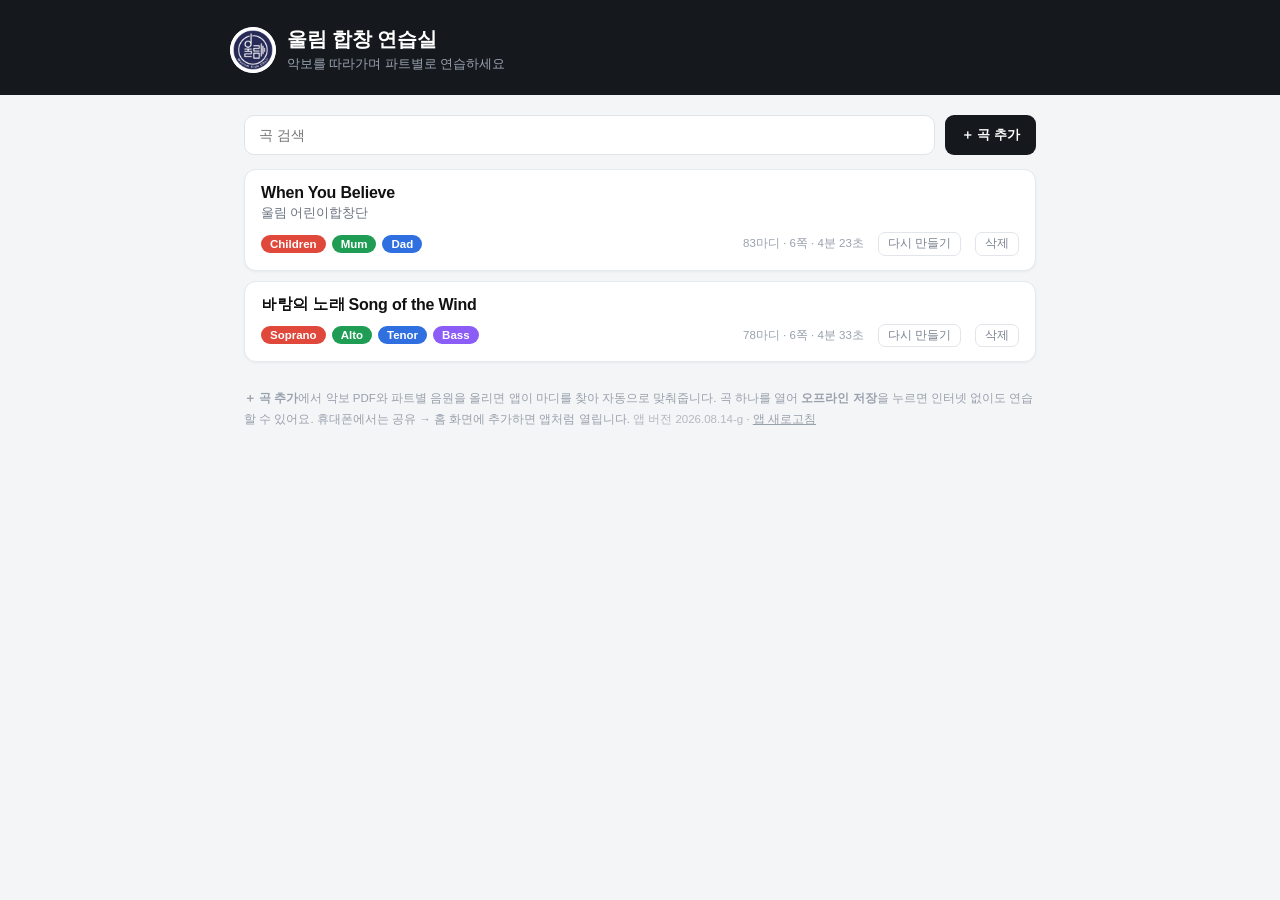
==== index.html @ f81e35b1 "Add files via upload" ====
<!DOCTYPE html>
<html lang="ko">
<head>
<meta charset="utf-8">
<meta name="viewport" content="width=device-width, initial-scale=1, viewport-fit=cover">
<title>울림 합창 연습실</title>
<meta name="description" content="악보를 따라가며 파트별로 연습하는 합창 연습 앱">
<meta name="theme-color" content="#15181d">
<link rel="manifest" href="manifest.webmanifest">
<link rel="apple-touch-icon" href="icon-192.png">
<link rel="icon" href="icon-192.png">
<link rel="stylesheet" href="app.css">
</head>
<body>
<div class="top"><div class="inner"><div class="brand">
  <img src="logo-badge.png" width="46" height="46" alt="울림 어린이합창단">
  <div><h1>울림 합창 연습실</h1><p>악보를 따라가며 파트별로 연습하세요</p></div>
</div></div></div>

<div class="wrap">
  <div class="toolbar">
    <input class="search" id="q" type="search" placeholder="곡 검색" autocomplete="off">
    <a class="add" href="add.html">＋ 곡 추가</a>
  </div>
  <div class="list" id="list"></div>
  <div class="note" id="note"></div>
</div>

<script>
const COLORS=["#e0483c","#1f9d55","#2f6fe0","#8b5cf6","#e08a1e","#0d9488","#d6336c","#4b5563"];
const fmt=s=>Math.floor(s/60)+'분 '+String(Math.round(s%60)).padStart(2,'0')+'초';
let songs=[], cached=new Set();

async function cachedIds(){
  if(!('caches' in window)) return new Set();
  try{
    const keys=await caches.keys(); const out=new Set();
    for(const k of keys){
      if(!k.startsWith('songs-')) continue;
      const c=await caches.open(k);
      for(const r of await c.keys()){
        const m=r.url.match(/songs\/([^/]+)\//); if(m) out.add(m[1]);
      }
    }
    return out;
  }catch(e){ return new Set(); }
}

function render(){
  const q=document.getElementById('q').value.trim().toLowerCase();
  const list=document.getElementById('list');
  const rows=songs.filter(s=>!q||(s.title+' '+(s.subtitle||'')+' '+(s.parts||[]).join(' ')).toLowerCase().includes(q));
  list.innerHTML='';
  if(!rows.length){
    list.innerHTML='<div class="empty">'+(songs.length
      ? '검색 결과가 없습니다.'
      : '아직 등록된 곡이 없습니다.<br><b>＋ 곡 추가</b> 를 눌러 악보 PDF와 파트별 음원을 올려보세요.')+'</div>';
    return;
  }
  rows.forEach(s=>{
    const a=document.createElement('a');
    a.className='card'; a.href='player.html?song='+encodeURIComponent(s.id);
    const chips=(s.parts||[]).map((p,i)=>`<span class="chip" style="background:${COLORS[i%COLORS.length]}">${p}</span>`).join('')
      +(s.accomp?`<span class="chip" style="background:#6b7280">🎹 ${s.accomp}</span>`:'');
    a.innerHTML=`<h2>${s.title}</h2>`+(s.subtitle?`<p class="sub">${s.subtitle}</p>`:'')+
      `<div class="chips">${chips}
        ${s.local?'<span class="saved">● 이 기기에 추가함</span>':(cached.has(s.id)?'<span class="saved">● 오프라인 저장됨</span>':'')}
        <span class="meta">${s.measures?s.measures+'마디 · ':''}${s.pages?s.pages+'쪽 · ':''}${s.duration?fmt(s.duration):''}</span>
        <button class="del" data-fix="${s.id}" title="악보 인식을 다시 해서 이 곡을 덮어씁니다">다시 만들기</button>
        <button class="del danger" data-del="${s.id}" title="${s.local?'이 기기에서 삭제':'모두에게서 삭제 (GitHub)'}">삭제</button>
      </div>`;
    list.appendChild(a);
  });
}

(async ()=>{
  try{
    const r=await fetch('songs/index.json',{cache:'no-cache'});
    songs=(await r.json()).songs||[];
  }catch(e){ songs=[]; }
  try{
    const local=JSON.parse(localStorage.getItem('localSongs')||'[]');
    const ids=new Set(songs.map(s=>s.id));
    songs=songs.concat(local.filter(s=>!ids.has(s.id)));
    songs.sort((a,b)=>a.title.localeCompare(b.title));
  }catch(e){}
  cached=await cachedIds();
  render();
  document.getElementById('note').innerHTML =
    '<b>＋ 곡 추가</b>에서 악보 PDF와 파트별 음원을 올리면 앱이 마디를 찾아 자동으로 맞춰줍니다. ' +
    '곡 하나를 열어 <b>오프라인 저장</b>을 누르면 인터넷 없이도 연습할 수 있어요. ' +
    '휴대폰에서는 공유 → 홈 화면에 추가하면 앱처럼 열립니다.' +
    ' <span style="opacity:.7">앱 버전 2026.08.14-g</span> · <a href="#" id="hard" style="text-decoration:underline">앱 새로고침</a>';
  document.getElementById('hard').onclick = async e => {
    e.preventDefault();
    try {
      const rs = await navigator.serviceWorker.getRegistrations();
      await Promise.all(rs.map(r => r.unregister()));
      const keys = await caches.keys();
      await Promise.all(keys.filter(k => k.startsWith('shell-')).map(k => caches.delete(k)));
    } catch (err) {}
    location.reload(true);
  };
})();
document.getElementById('q').addEventListener('input',render);
/* ── 곡 삭제 / 다시 만들기 ─────────────────────────── */
const ghCfg = () => { try{ return JSON.parse(localStorage.getItem('gh')||'{}'); }catch(e){ return {}; } };
async function ghApi(path, opt={}){
  const c=ghCfg();
  const r=await fetch('https://api.github.com/repos/'+c.repo+path, {...opt,
    headers:{Authorization:'Bearer '+c.token, Accept:'application/vnd.github+json', ...(opt.headers||{})}});
  if(r.status===404) return null;
  if(!r.ok) throw new Error('GitHub '+r.status+' — '+(await r.text()).slice(0,140));
  return r.json();
}
async function removeLocal(id){
  try{ await caches.delete('songs-'+id); }catch(e){}
  localStorage.setItem('localSongs', JSON.stringify(
    JSON.parse(localStorage.getItem('localSongs')||'[]').filter(s=>s.id!==id)));
}
async function removePublished(id, say){
  const c=ghCfg();
  if(!c.repo||!c.token){
    alert('공개된 곡을 지우려면 GitHub 연결이 필요합니다.\n＋ 곡 추가 → GitHub 연결 설정에서 저장소와 토큰을 먼저 입력해주세요.');
    location.href='add.html'; return false;
  }
  const branch=c.branch||'main';
  const files=await ghApi('/contents/songs/'+id+'?ref='+branch);
  if(Array.isArray(files)){
    let i=0;
    for(const f of files){
      say(`삭제 중… (${++i}/${files.length}) ${f.name}`);
      await ghApi('/contents/'+f.path, {method:'DELETE',
        body:JSON.stringify({message:'remove '+f.path, sha:f.sha, branch})});
    }
  }
  say('곡 목록 갱신 중…');
  const cur=await ghApi('/contents/songs/index.json?ref='+branch);
  if(cur&&cur.content){
    let idx={songs:[]};
    try{ idx=JSON.parse(new TextDecoder().decode(Uint8Array.from(atob(cur.content.replace(/\n/g,'')),ch=>ch.charCodeAt(0)))); }catch(e){}
    idx.songs=(idx.songs||[]).filter(s=>s.id!==id);
    const body=btoa(String.fromCharCode(...new TextEncoder().encode(JSON.stringify(idx,null,2))));
    await ghApi('/contents/songs/index.json', {method:'PUT',
      body:JSON.stringify({message:'remove '+id+' from list', content:body, sha:cur.sha, branch})});
  }
  await removeLocal(id);
  return true;
}
document.getElementById('list').addEventListener('click', async e=>{
  const fix=e.target.closest('[data-fix]'), del=e.target.closest('[data-del]');
  if(!fix&&!del) return;
  e.preventDefault(); e.stopPropagation();

  if(fix){
    sessionStorage.setItem('redoSong', fix.dataset.fix);
    location.href='add.html?redo='+encodeURIComponent(fix.dataset.fix);
    return;
  }

  const id=del.dataset.del, s=songs.find(x=>x.id===id)||{};
  const say=t=>{ del.textContent=t; };
  if(s.local){
    if(!confirm(`"${s.title}" 을(를) 이 기기에서 삭제할까요?`)) return;
    await removeLocal(id);
  }else{
    if(!confirm(`"${s.title}" 을(를) GitHub에서 완전히 삭제할까요?\n모든 사람의 목록에서 사라집니다. (1~2분 뒤 반영)`)) return;
    del.disabled=true;
    try{ if(!await removePublished(id, say)) return; }
    catch(err){ alert('삭제 실패: '+err.message); del.disabled=false; del.textContent='삭제'; return; }
  }
  songs=songs.filter(x=>x.id!==id);
  cached.delete(id);
  render();
});
if('serviceWorker' in navigator) navigator.serviceWorker.register('sw.js').catch(()=>{});
</script>
</body>
</html>
---- app.css ----
:root{
  --bg:#f4f5f7; --panel:#15181d; --line:#2a2f39; --ink:#111; --muted:#6b7280;
}
*{box-sizing:border-box}
html,body{overscroll-behavior-y:none}
body{margin:0;background:var(--bg);color:var(--ink);
  font-family:-apple-system,BlinkMacSystemFont,"Apple SD Gothic Neo","Noto Sans KR",Segoe UI,sans-serif;
  -webkit-text-size-adjust:100%}
a{color:inherit;text-decoration:none}
button{font-family:inherit}

/* ── 랜딩 ───────────────────────────────────── */
.top{background:var(--panel);color:#fff;padding:26px 18px 22px}
.top .inner{max-width:820px;margin:0 auto}
.brand{display:flex;align-items:center;gap:11px}
.brand svg{flex:0 0 auto}
.brand h1{font-size:20px;margin:0;font-weight:700;letter-spacing:-.2px}
.brand p{margin:3px 0 0;font-size:12.5px;color:#9aa3b0}
.wrap{max-width:820px;margin:20px auto 60px;padding:0 14px}
.search{width:100%;padding:11px 14px;border:1px solid #e0e3e8;border-radius:10px;font-size:14px;background:#fff;outline:none}
.search:focus{border-color:#98a3b3}
.list{margin:14px 0 0;display:grid;gap:10px}
.card{display:block;background:#fff;border:1px solid #e6e9ed;border-radius:12px;padding:14px 16px;
  box-shadow:0 1px 3px rgba(0,0,0,.05);transition:.13s;cursor:pointer}
.card:hover{border-color:#c8cfd8;box-shadow:0 3px 12px rgba(0,0,0,.09);transform:translateY(-1px)}
.card h2{margin:0;font-size:16px;font-weight:650;letter-spacing:-.2px}
.card .sub{margin:3px 0 0;font-size:12.5px;color:var(--muted)}
.chips{display:flex;gap:6px;flex-wrap:wrap;margin-top:10px;align-items:center}
.chip{font-size:11.5px;font-weight:650;color:#fff;padding:3px 9px;border-radius:999px}
.meta{font-size:11.5px;color:#98a0ac;margin-left:auto;white-space:nowrap}
.saved{font-size:11.5px;color:#1f9d55;font-weight:650}
.empty{background:#fff;border:1px dashed #d5dae1;border-radius:12px;padding:26px 18px;color:var(--muted);font-size:13.5px;line-height:1.8}
.note{margin-top:26px;font-size:11.5px;color:#98a0ac;line-height:1.8}

/* ── 플레이어 ───────────────────────────────── */
header{position:fixed;top:0;left:0;right:0;z-index:50;background:var(--panel);color:#fff;
  padding:9px 12px;box-shadow:0 2px 14px rgba(0,0,0,.25)}
.row{display:flex;align-items:center;gap:8px;flex-wrap:wrap}
.row + .row{margin-top:8px}
.back{color:#9aa3b0;font-size:18px;padding:0 4px 0 0;line-height:1}
.logo{display:flex;align-items:center;flex:0 0 auto}
.logo img{display:block;border-radius:50%}
.brand img{display:block;border-radius:50%;background:#fff}
.title{font-size:15px;margin:0 6px 0 0;font-weight:600;white-space:nowrap;overflow:hidden;text-overflow:ellipsis;max-width:34vw}
.parts{display:flex;gap:6px;flex-wrap:wrap}
.part{border:1px solid var(--line);background:#1d222a;color:#c8cdd6;padding:7px 14px;border-radius:999px;
  cursor:pointer;font-size:13px;font-weight:600;transition:.15s;-webkit-tap-highlight-color:transparent}
.part:hover{background:#252b35}
.part.on{color:#fff;border-color:transparent}
button.btn{border:1px solid var(--line);background:#1d222a;color:#dfe3ea;padding:6px 10px;border-radius:8px;cursor:pointer;font-size:12.5px}
button.btn:hover{background:#252b35}
button.btn.act{background:#3b4658;color:#fff;border-color:#4a5769}
#play{width:42px;height:42px;border-radius:50%;background:#fff;color:#15181d;font-size:15px;border:none;
  display:flex;align-items:center;justify-content:center;cursor:pointer;flex:0 0 auto}
#bar{flex:1;min-width:140px;height:6px;-webkit-appearance:none;appearance:none;background:#39404c;border-radius:3px;outline:none}
#bar::-webkit-slider-thumb{-webkit-appearance:none;width:15px;height:15px;border-radius:50%;background:#fff;cursor:pointer}
#bar::-moz-range-thumb{width:15px;height:15px;border:0;border-radius:50%;background:#fff}
.mono{font-variant-numeric:tabular-nums;font-size:12px;color:#9aa3b0;white-space:nowrap}
.tag{font-size:12px;color:#ffc94d}
main{max-width:940px;margin:16px auto 70px;padding:0 10px;transition:max-width .15s}
.page{position:relative;margin:0 0 16px;background:#fff;box-shadow:0 1px 8px rgba(0,0,0,.12);border-radius:4px;overflow:hidden}
.page img{display:block;width:100%}
.ov{position:absolute;inset:0}
.hit{position:absolute;cursor:pointer;-webkit-tap-highlight-color:transparent}
.hit:hover{background:rgba(0,0,0,.05)}
.hl{position:absolute;border-radius:4px;pointer-events:none;mix-blend-mode:multiply}
.sys{position:absolute;pointer-events:none;border:1.5px solid rgba(0,0,0,.28);border-radius:5px;background:rgba(0,0,0,.03)}
.ph{position:absolute;width:2px;background:rgba(0,0,0,.55);pointer-events:none}
.loopmark{position:absolute;background:rgba(255,190,0,.28);pointer-events:none;border-radius:3px}
.hint{max-width:940px;margin:14px auto 0;padding:10px 14px;font-size:12.5px;color:#5c6472;background:#fff;
  border:1px solid #e3e6ea;border-radius:8px;line-height:1.8}
kbd{background:#eef0f3;border:1px solid #d7dbe0;border-bottom-width:2px;border-radius:4px;padding:1px 5px;font-size:11px;font-family:inherit}
footer{max-width:940px;margin:0 auto 40px;padding:0 14px;font-size:11.5px;color:#98a0ac;line-height:1.7}
@media (max-width:640px){
  .hint{display:none} .title{display:none}
  header{padding:7px 8px} .row{gap:6px} .row + .row{margin-top:6px}
  .part{padding:6px 11px;font-size:12.5px} button.btn{padding:5px 8px;font-size:11.5px}
  [data-sp="0.6"],[data-sp="0.9"]{display:none} #play{width:38px;height:38px}
  .mono{font-size:11px}
}

/* ── 곡 추가 페이지 ─────────────────────────── */
.btn.ghost{background:transparent;border:1px solid #3a414d;color:#dfe3ea;padding:7px 12px;border-radius:8px;text-decoration:none;font-size:12.5px}
.box{background:#fff;border:1px solid #e6e9ed;border-radius:12px;padding:16px 18px;margin:0 0 14px;box-shadow:0 1px 3px rgba(0,0,0,.05)}
.box h3{margin:0 0 12px;font-size:14.5px;display:flex;align-items:center;gap:8px}
.num{display:inline-flex;width:21px;height:21px;border-radius:50%;background:#15181d;color:#fff;font-size:12px;align-items:center;justify-content:center}
.drop{border:2px dashed #cfd6df;border-radius:10px;padding:26px 16px;text-align:center;cursor:pointer;transition:.13s;background:#fbfcfd}
.drop:hover,.drop.over{border-color:#8b96a5;background:#f4f7fb}
.drop p{margin:0 0 6px;font-size:13.5px}
.dim{color:#8b94a1;font-size:12px}
code{background:#eef1f4;padding:1px 5px;border-radius:4px;font-size:11.5px}
.files{margin-top:10px;display:grid;gap:5px}
.files .f{display:flex;gap:10px;font-size:12.5px;background:#f6f8fa;border-radius:7px;padding:6px 10px}
.files .f b{min-width:104px;color:#3b4453}
.files .f span{color:#6b7280;overflow:hidden;text-overflow:ellipsis;white-space:nowrap}
.grid{display:grid;grid-template-columns:repeat(auto-fit,minmax(200px,1fr));gap:10px}
.grid label{font-size:12px;color:#5c6472;display:flex;flex-direction:column;gap:5px}
.grid input{padding:8px 10px;border:1px solid #dfe3e8;border-radius:8px;font-size:13.5px;outline:none;font-family:inherit}
.grid input:focus{border-color:#98a3b3}
.row2{display:flex;align-items:center;gap:10px;flex-wrap:wrap;margin-bottom:10px}
.go{background:#15181d;color:#fff;border:none;padding:10px 18px;border-radius:9px;font-size:13.5px;font-weight:600;cursor:pointer}
.go:disabled{opacity:.5}
.box .btn{background:#f2f4f7;border:1px solid #dfe3e8;color:#2b313a}
.box .btn:hover{background:#e9edf2}
.btn.wide{width:100%;padding:8px}
.stats{display:grid;gap:6px;margin:4px 0 14px}
.stats div{font-size:13px;display:flex;gap:10px}
.stats span{min-width:52px;color:#8b94a1;font-size:12px}
.stats .ok{color:#1f9d55}.stats .warn{color:#d97706}
.preview{display:grid;gap:12px;margin:12px 0}
.pv{position:relative;border:1px solid #e6e9ed;border-radius:6px;overflow:hidden;background:#fff}
.pv img{display:block;width:100%}
.pv i{position:absolute;display:block}
.pv span{position:absolute;font-size:9px;color:#c0392b;transform:translateY(-100%)}
.pv.cue::after{content:'';position:absolute;left:var(--x);width:var(--w);top:var(--y);height:var(--h);
  border:2px solid #111;border-radius:5px;background:rgba(0,0,0,.05)}
details summary{cursor:pointer;font-size:12.5px;color:#5c6472;margin:10px 0}
.wrap .add{display:inline-flex;align-items:center;gap:6px;background:#15181d;color:#fff;padding:11px 16px;border-radius:9px;
  font-size:13px;font-weight:600;margin-left:auto;white-space:nowrap;flex:0 0 auto}
.toolbar{display:flex;align-items:center;gap:10px;margin-bottom:2px}
.toolbar .search{flex:1 1 auto;min-width:0}

.del{border:1px solid #e2e6eb;background:#fff;color:#7b8390;font-size:11.5px;line-height:1;cursor:pointer;
  padding:5px 9px;border-radius:7px;margin-left:8px}
.del:hover{background:#f2f4f7;color:#2b313a;border-color:#cfd6df}
.del.danger:hover{background:#fdeceb;color:#c0392b;border-color:#f2c3bf}
.del:disabled{opacity:.6}
.chips .meta{margin-left:auto}

.vol{width:76px;height:5px;-webkit-appearance:none;appearance:none;background:#39404c;border-radius:3px;outline:none;flex:0 0 auto}
.vol::-webkit-slider-thumb{-webkit-appearance:none;width:13px;height:13px;border-radius:50%;background:#fff;cursor:pointer}
.vol::-moz-range-thumb{width:13px;height:13px;border:0;border-radius:50%;background:#fff}
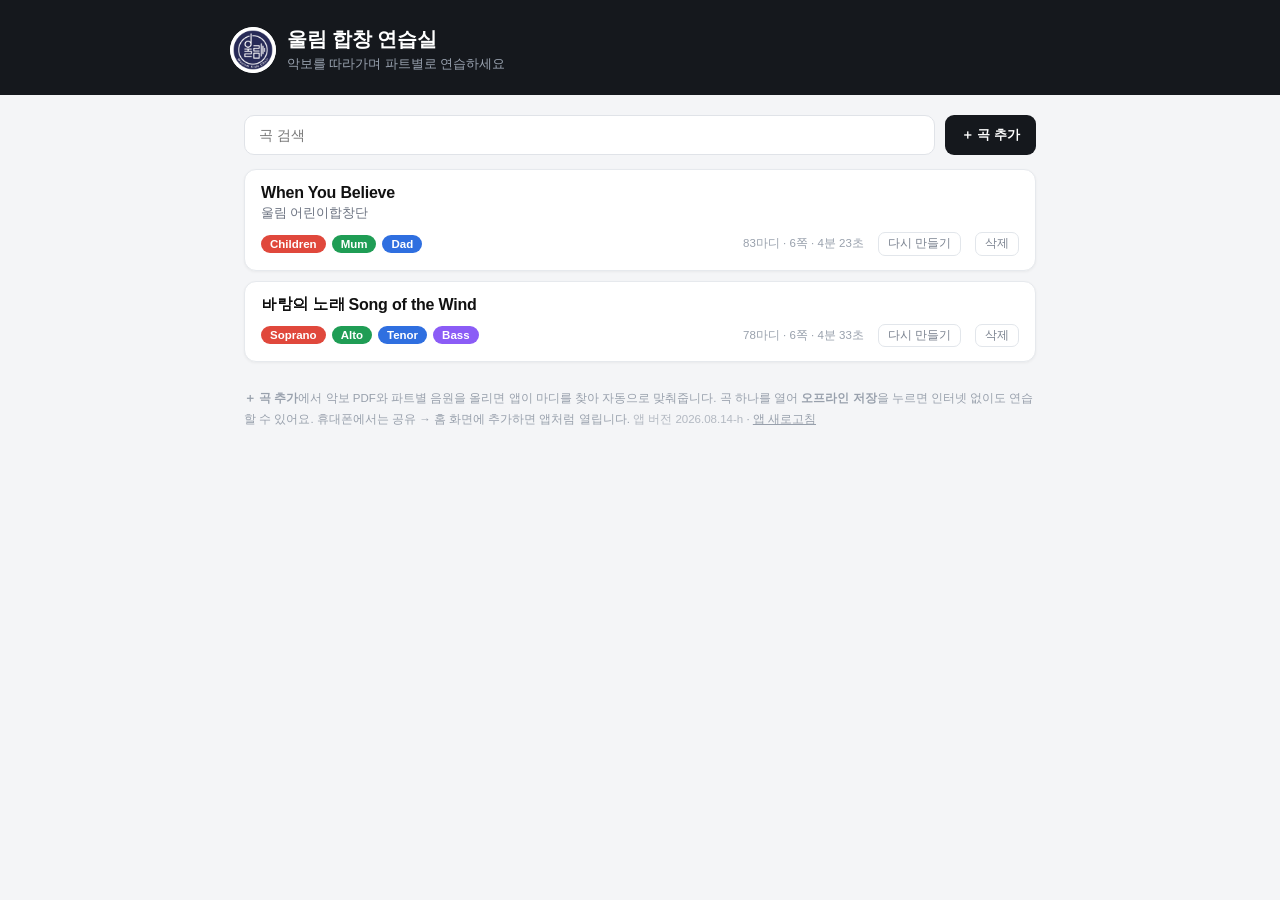
==== commit 1be3b8d3: "Add files via upload" ====
--- a/index.html
+++ b/index.html
@@ -90,7 +90,7 @@
     '<b>＋ 곡 추가</b>에서 악보 PDF와 파트별 음원을 올리면 앱이 마디를 찾아 자동으로 맞춰줍니다. ' +
     '곡 하나를 열어 <b>오프라인 저장</b>을 누르면 인터넷 없이도 연습할 수 있어요. ' +
     '휴대폰에서는 공유 → 홈 화면에 추가하면 앱처럼 열립니다.' +
-    ' <span style="opacity:.7">앱 버전 2026.08.14-g</span> · <a href="#" id="hard" style="text-decoration:underline">앱 새로고침</a>';
+    ' <span style="opacity:.7">앱 버전 2026.08.14-h</span> · <a href="#" id="hard" style="text-decoration:underline">앱 새로고침</a>';
   document.getElementById('hard').onclick = async e => {
     e.preventDefault();
     try {
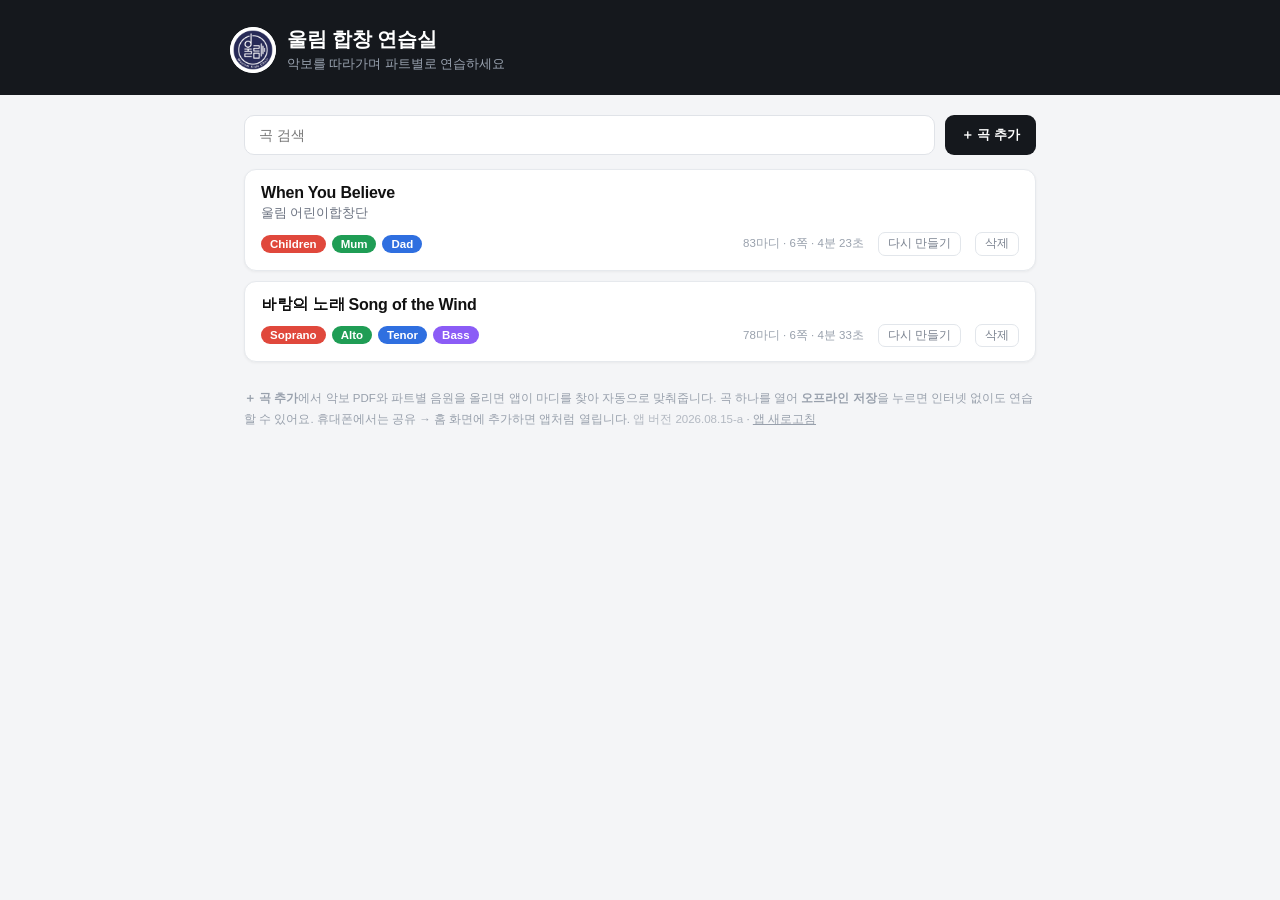
==== commit 6aea6bd9: "Add files via upload" ====
--- a/index.html
+++ b/index.html
@@ -90,7 +90,7 @@
     '<b>＋ 곡 추가</b>에서 악보 PDF와 파트별 음원을 올리면 앱이 마디를 찾아 자동으로 맞춰줍니다. ' +
     '곡 하나를 열어 <b>오프라인 저장</b>을 누르면 인터넷 없이도 연습할 수 있어요. ' +
     '휴대폰에서는 공유 → 홈 화면에 추가하면 앱처럼 열립니다.' +
-    ' <span style="opacity:.7">앱 버전 2026.08.14-h</span> · <a href="#" id="hard" style="text-decoration:underline">앱 새로고침</a>';
+    ' <span style="opacity:.7">앱 버전 2026.08.15-a</span> · <a href="#" id="hard" style="text-decoration:underline">앱 새로고침</a>';
   document.getElementById('hard').onclick = async e => {
     e.preventDefault();
     try {
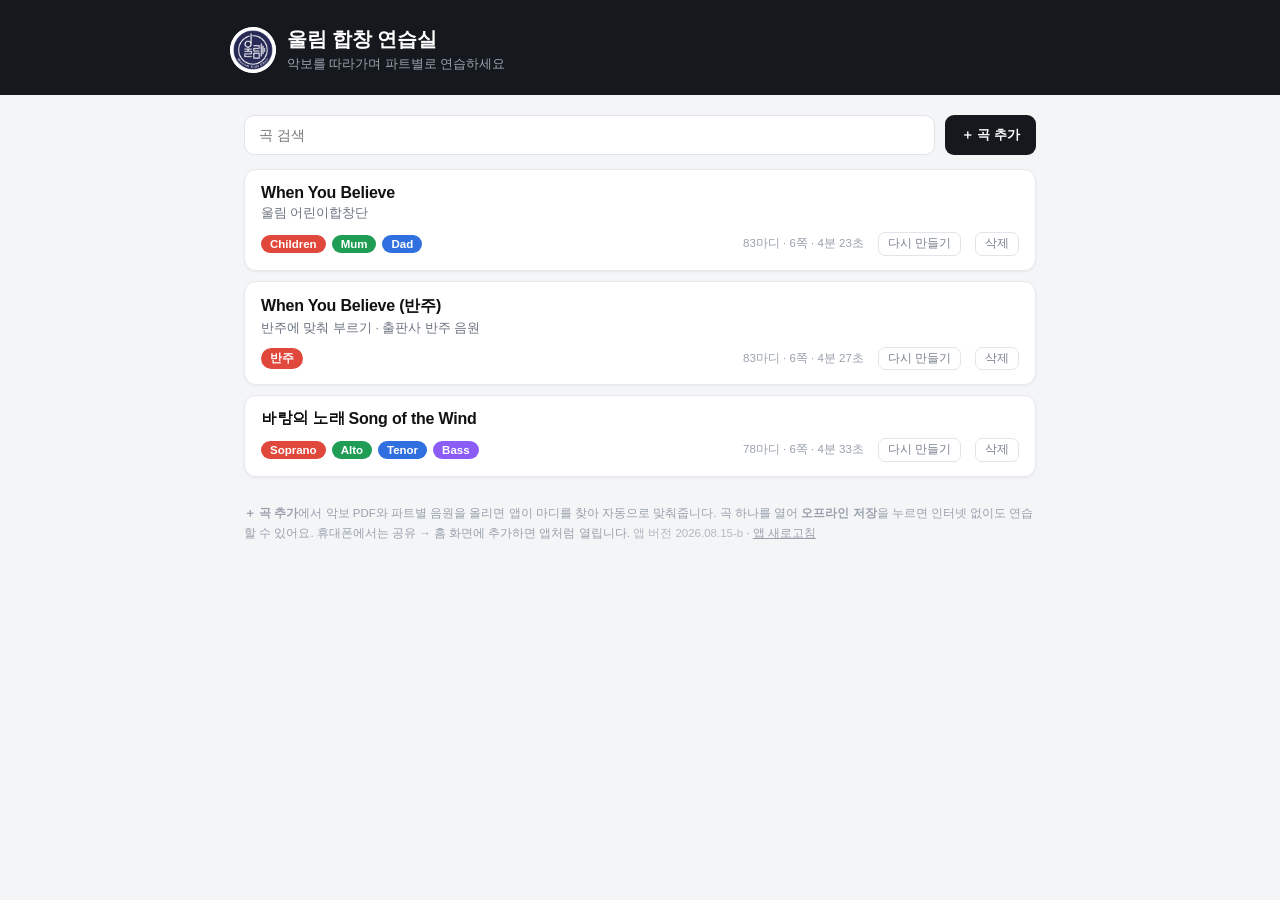
==== commit a8ccc7dd: "Add files via upload" ====
--- a/index.html
+++ b/index.html
@@ -90,7 +90,7 @@
     '<b>＋ 곡 추가</b>에서 악보 PDF와 파트별 음원을 올리면 앱이 마디를 찾아 자동으로 맞춰줍니다. ' +
     '곡 하나를 열어 <b>오프라인 저장</b>을 누르면 인터넷 없이도 연습할 수 있어요. ' +
     '휴대폰에서는 공유 → 홈 화면에 추가하면 앱처럼 열립니다.' +
-    ' <span style="opacity:.7">앱 버전 2026.08.15-a</span> · <a href="#" id="hard" style="text-decoration:underline">앱 새로고침</a>';
+    ' <span style="opacity:.7">앱 버전 2026.08.15-b</span> · <a href="#" id="hard" style="text-decoration:underline">앱 새로고침</a>';
   document.getElementById('hard').onclick = async e => {
     e.preventDefault();
     try {
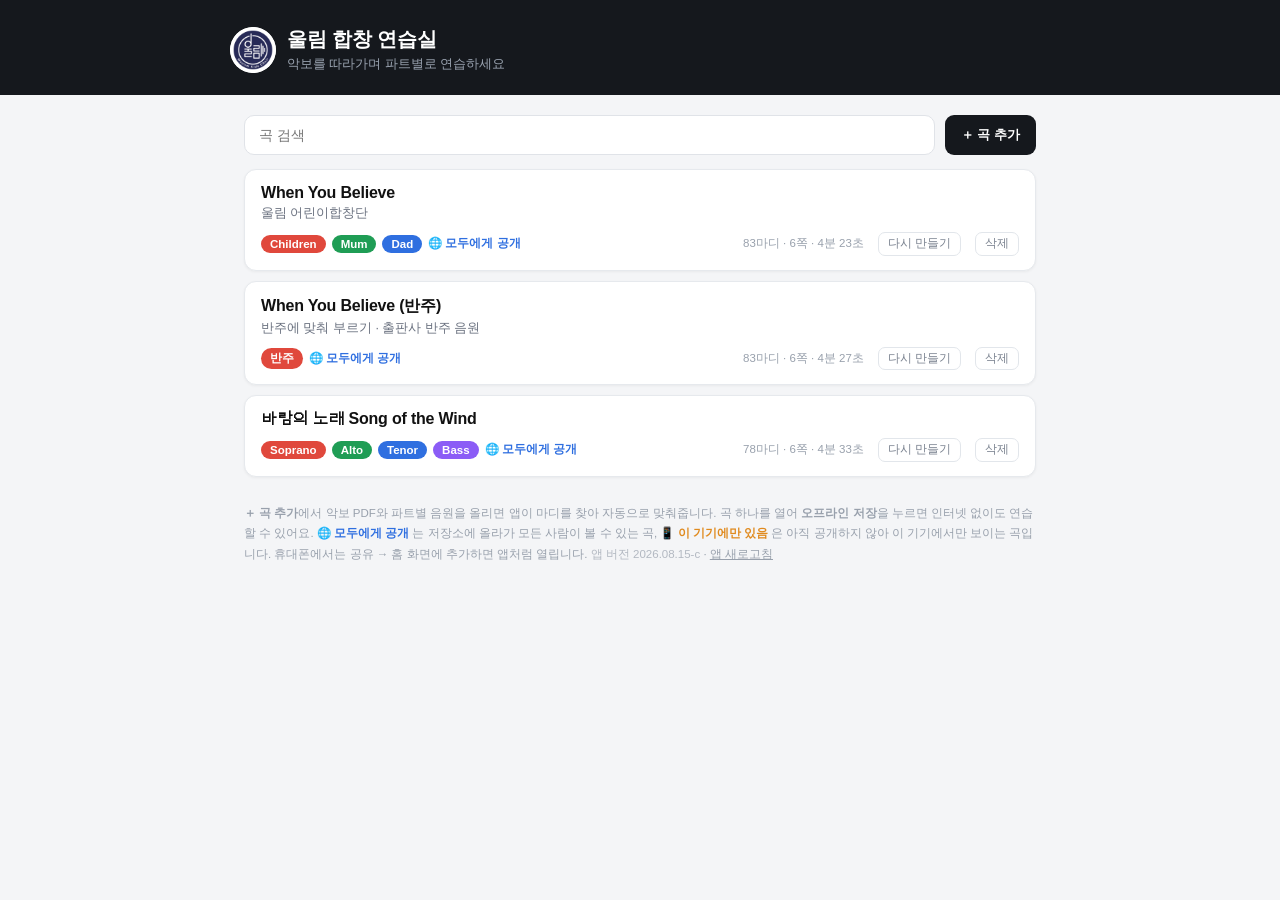
==== commit 7b5e9b06: "Show per-song visibility, drop the moving playhead line Song list: each card now says whether the so" ====
--- a/index.html
+++ b/index.html
@@ -64,7 +64,10 @@
       +(s.accomp?`<span class="chip" style="background:#6b7280">🎹 ${s.accomp}</span>`:'');
     a.innerHTML=`<h2>${s.title}</h2>`+(s.subtitle?`<p class="sub">${s.subtitle}</p>`:'')+
       `<div class="chips">${chips}
-        ${s.local?'<span class="saved">● 이 기기에 추가함</span>':(cached.has(s.id)?'<span class="saved">● 오프라인 저장됨</span>':'')}
+        ${s.local
+          ? '<span class="scope only" title="아직 공개하지 않아 이 기기에서만 보입니다. 다른 사람에게도 보이게 하려면 다시 만들기 → 모두에게 공개를 눌러주세요.">📱 이 기기에만 있음</span>'
+          : '<span class="scope pub" title="저장소에 올라가 있어 모든 사람에게 보입니다.">🌐 모두에게 공개</span>'}
+        ${!s.local&&cached.has(s.id)?'<span class="saved">● 오프라인 저장됨</span>':''}
         <span class="meta">${s.measures?s.measures+'마디 · ':''}${s.pages?s.pages+'쪽 · ':''}${s.duration?fmt(s.duration):''}</span>
         <button class="del" data-fix="${s.id}" title="악보 인식을 다시 해서 이 곡을 덮어씁니다">다시 만들기</button>
         <button class="del danger" data-del="${s.id}" title="${s.local?'이 기기에서 삭제':'모두에게서 삭제 (GitHub)'}">삭제</button>
@@ -89,8 +92,10 @@
   document.getElementById('note').innerHTML =
     '<b>＋ 곡 추가</b>에서 악보 PDF와 파트별 음원을 올리면 앱이 마디를 찾아 자동으로 맞춰줍니다. ' +
     '곡 하나를 열어 <b>오프라인 저장</b>을 누르면 인터넷 없이도 연습할 수 있어요. ' +
+    '<b class="scope pub">🌐 모두에게 공개</b> 는 저장소에 올라가 모든 사람이 볼 수 있는 곡, ' +
+    '<b class="scope only">📱 이 기기에만 있음</b> 은 아직 공개하지 않아 이 기기에서만 보이는 곡입니다. ' +
     '휴대폰에서는 공유 → 홈 화면에 추가하면 앱처럼 열립니다.' +
-    ' <span style="opacity:.7">앱 버전 2026.08.15-b</span> · <a href="#" id="hard" style="text-decoration:underline">앱 새로고침</a>';
+    ' <span style="opacity:.7">앱 버전 2026.08.15-c</span> · <a href="#" id="hard" style="text-decoration:underline">앱 새로고침</a>';
   document.getElementById('hard').onclick = async e => {
     e.preventDefault();
     try {
--- a/app.css
+++ b/app.css
@@ -29,6 +29,9 @@
 .chip{font-size:11.5px;font-weight:650;color:#fff;padding:3px 9px;border-radius:999px}
 .meta{font-size:11.5px;color:#98a0ac;margin-left:auto;white-space:nowrap}
 .saved{font-size:11.5px;color:#1f9d55;font-weight:650}
+.scope{font-size:11.5px;font-weight:650;white-space:nowrap}
+.scope.pub{color:#2f6fe0}
+.scope.only{color:#e08a1e}
 .empty{background:#fff;border:1px dashed #d5dae1;border-radius:12px;padding:26px 18px;color:var(--muted);font-size:13.5px;line-height:1.8}
 .note{margin-top:26px;font-size:11.5px;color:#98a0ac;line-height:1.8}
 
@@ -65,7 +68,6 @@
 .hit:hover{background:rgba(0,0,0,.05)}
 .hl{position:absolute;border-radius:4px;pointer-events:none;mix-blend-mode:multiply}
 .sys{position:absolute;pointer-events:none;border:1.5px solid rgba(0,0,0,.28);border-radius:5px;background:rgba(0,0,0,.03)}
-.ph{position:absolute;width:2px;background:rgba(0,0,0,.55);pointer-events:none}
 .loopmark{position:absolute;background:rgba(255,190,0,.28);pointer-events:none;border-radius:3px}
 .hint{max-width:940px;margin:14px auto 0;padding:10px 14px;font-size:12.5px;color:#5c6472;background:#fff;
   border:1px solid #e3e6ea;border-radius:8px;line-height:1.8}
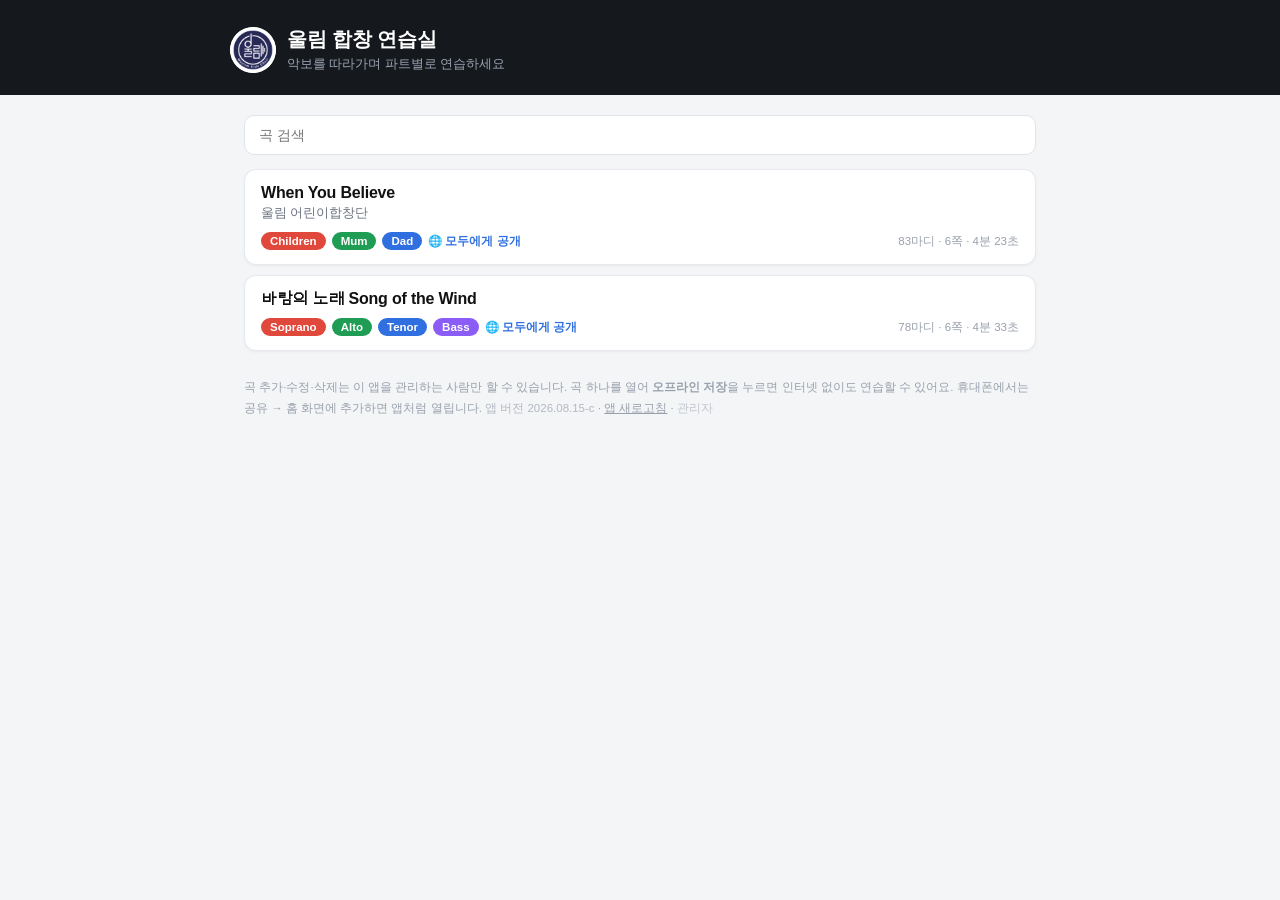
==== commit 06c7baae: "Restrict song add/delete UI to the repository owner Publishing and deleting shared songs already req" ====
--- a/index.html
+++ b/index.html
@@ -20,7 +20,7 @@
 <div class="wrap">
   <div class="toolbar">
     <input class="search" id="q" type="search" placeholder="곡 검색" autocomplete="off">
-    <a class="add" href="add.html">＋ 곡 추가</a>
+    <a class="add" href="add.html" id="addbtn" hidden>＋ 곡 추가</a>
   </div>
   <div class="list" id="list"></div>
   <div class="note" id="note"></div>
@@ -30,6 +30,12 @@
 const COLORS=["#e0483c","#1f9d55","#2f6fe0","#8b5cf6","#e08a1e","#0d9488","#d6336c","#4b5563"];
 const fmt=s=>Math.floor(s/60)+'분 '+String(Math.round(s%60)).padStart(2,'0')+'초';
 let songs=[], cached=new Set();
+
+/* 곡 추가·공개·삭제는 저장소 관리자만 — 실제 권한은 GitHub 토큰이 쥐고 있고(토큰 없이는
+   GitHub이 거절합니다), 여기서는 그에 맞춰 관리용 버튼을 감춥니다. */
+const isOwner=()=>{ try{ const c=JSON.parse(localStorage.getItem('gh')||'{}'); return !!(c.repo&&c.token); }catch(e){ return false; } };
+const owner=isOwner();
+document.getElementById('addbtn').hidden=!owner;
 
 async function cachedIds(){
   if(!('caches' in window)) return new Set();
@@ -54,7 +60,9 @@
   if(!rows.length){
     list.innerHTML='<div class="empty">'+(songs.length
       ? '검색 결과가 없습니다.'
-      : '아직 등록된 곡이 없습니다.<br><b>＋ 곡 추가</b> 를 눌러 악보 PDF와 파트별 음원을 올려보세요.')+'</div>';
+      : (owner
+        ? '아직 등록된 곡이 없습니다.<br><b>＋ 곡 추가</b> 를 눌러 악보 PDF와 파트별 음원을 올려보세요.'
+        : '아직 등록된 곡이 없습니다.'))+'</div>';
     return;
   }
   rows.forEach(s=>{
@@ -69,8 +77,8 @@
           : '<span class="scope pub" title="저장소에 올라가 있어 모든 사람에게 보입니다.">🌐 모두에게 공개</span>'}
         ${!s.local&&cached.has(s.id)?'<span class="saved">● 오프라인 저장됨</span>':''}
         <span class="meta">${s.measures?s.measures+'마디 · ':''}${s.pages?s.pages+'쪽 · ':''}${s.duration?fmt(s.duration):''}</span>
-        <button class="del" data-fix="${s.id}" title="악보 인식을 다시 해서 이 곡을 덮어씁니다">다시 만들기</button>
-        <button class="del danger" data-del="${s.id}" title="${s.local?'이 기기에서 삭제':'모두에게서 삭제 (GitHub)'}">삭제</button>
+        ${owner?`<button class="del" data-fix="${s.id}" title="악보 인식을 다시 해서 이 곡을 덮어씁니다">다시 만들기</button>`:''}
+        ${owner||s.local?`<button class="del danger" data-del="${s.id}" title="${s.local?'이 기기에서 삭제':'모두에게서 삭제 (GitHub)'}">삭제</button>`:''}
       </div>`;
     list.appendChild(a);
   });
@@ -90,12 +98,15 @@
   cached=await cachedIds();
   render();
   document.getElementById('note').innerHTML =
-    '<b>＋ 곡 추가</b>에서 악보 PDF와 파트별 음원을 올리면 앱이 마디를 찾아 자동으로 맞춰줍니다. ' +
+    (owner
+      ? '<b>＋ 곡 추가</b>에서 악보 PDF와 파트별 음원을 올리면 앱이 마디를 찾아 자동으로 맞춰줍니다. ' +
+        '<b class="scope pub">🌐 모두에게 공개</b> 는 저장소에 올라가 모든 사람이 볼 수 있는 곡, ' +
+        '<b class="scope only">📱 이 기기에만 있음</b> 은 아직 공개하지 않아 이 기기에서만 보이는 곡입니다. '
+      : '곡 추가·수정·삭제는 이 앱을 관리하는 사람만 할 수 있습니다. ') +
     '곡 하나를 열어 <b>오프라인 저장</b>을 누르면 인터넷 없이도 연습할 수 있어요. ' +
-    '<b class="scope pub">🌐 모두에게 공개</b> 는 저장소에 올라가 모든 사람이 볼 수 있는 곡, ' +
-    '<b class="scope only">📱 이 기기에만 있음</b> 은 아직 공개하지 않아 이 기기에서만 보이는 곡입니다. ' +
     '휴대폰에서는 공유 → 홈 화면에 추가하면 앱처럼 열립니다.' +
-    ' <span style="opacity:.7">앱 버전 2026.08.15-c</span> · <a href="#" id="hard" style="text-decoration:underline">앱 새로고침</a>';
+    ' <span style="opacity:.7">앱 버전 2026.08.15-c</span> · <a href="#" id="hard" style="text-decoration:underline">앱 새로고침</a>' +
+    (owner ? '' : ' · <a href="add.html" style="opacity:.55">관리자</a>');
   document.getElementById('hard').onclick = async e => {
     e.preventDefault();
     try {
@@ -158,6 +169,7 @@
   e.preventDefault(); e.stopPropagation();
 
   if(fix){
+    if(!owner) return;
     sessionStorage.setItem('redoSong', fix.dataset.fix);
     location.href='add.html?redo='+encodeURIComponent(fix.dataset.fix);
     return;
@@ -165,6 +177,7 @@
 
   const id=del.dataset.del, s=songs.find(x=>x.id===id)||{};
   const say=t=>{ del.textContent=t; };
+  if(!s.local&&!owner) return;                 // 공개된 곡은 관리자만
   if(s.local){
     if(!confirm(`"${s.title}" 을(를) 이 기기에서 삭제할까요?`)) return;
     await removeLocal(id);
--- a/app.css
+++ b/app.css
@@ -2,6 +2,7 @@
   --bg:#f4f5f7; --panel:#15181d; --line:#2a2f39; --ink:#111; --muted:#6b7280;
 }
 *{box-sizing:border-box}
+[hidden]{display:none!important}   /* .add 처럼 display 를 지정한 요소도 확실히 숨기기 위해 */
 html,body{overscroll-behavior-y:none}
 body{margin:0;background:var(--bg);color:var(--ink);
   font-family:-apple-system,BlinkMacSystemFont,"Apple SD Gothic Neo","Noto Sans KR",Segoe UI,sans-serif;
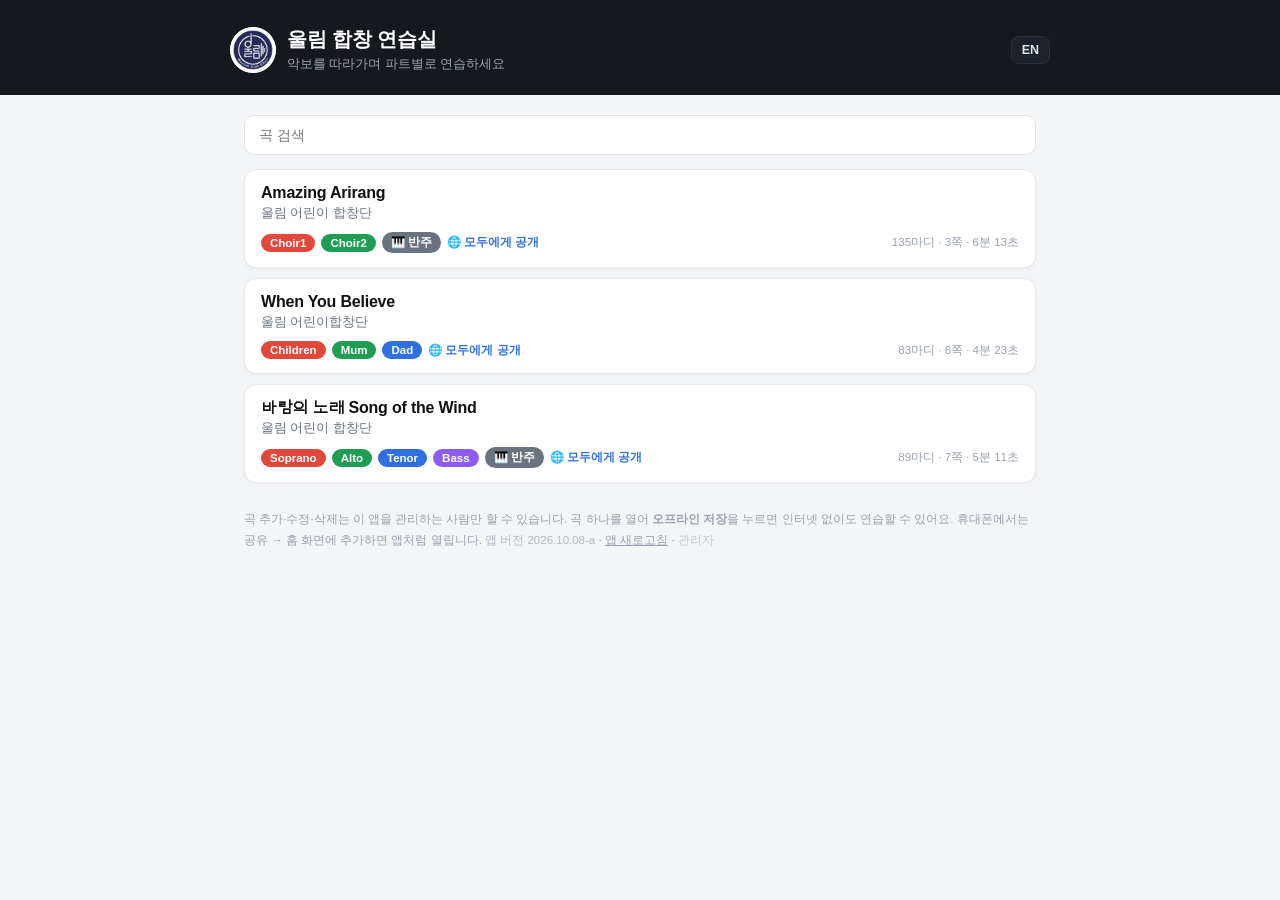
==== commit 9e3fd37f: "Add Korean/English language toggle for the public screens - i18n.js: shared KO/EN dictionary with I1" ====
--- a/index.html
+++ b/index.html
@@ -3,8 +3,8 @@
 <head>
 <meta charset="utf-8">
 <meta name="viewport" content="width=device-width, initial-scale=1, viewport-fit=cover">
-<title>울림 합창 연습실</title>
-<meta name="description" content="악보를 따라가며 파트별로 연습하는 합창 연습 앱">
+<title data-i18n="app.name">울림 합창 연습실</title>
+<meta name="description" data-i18n-content="app.desc" content="악보를 따라가며 파트별로 연습하는 합창 연습 앱">
 <meta name="theme-color" content="#15181d">
 <link rel="manifest" href="manifest.webmanifest">
 <link rel="apple-touch-icon" href="icon-192.png">
@@ -13,22 +13,26 @@
 </head>
 <body>
 <div class="top"><div class="inner"><div class="brand">
-  <img src="logo-badge.png" width="46" height="46" alt="울림 어린이합창단">
-  <div><h1>울림 합창 연습실</h1><p>악보를 따라가며 파트별로 연습하세요</p></div>
-</div></div></div>
+  <img src="logo-badge.png" width="46" height="46" alt="울림 어린이합창단" data-i18n-alt="logo.alt">
+  <div><h1 data-i18n="app.name">울림 합창 연습실</h1><p data-i18n="app.tagline">악보를 따라가며 파트별로 연습하세요</p></div>
+</div><button class="btn langbtn" type="button" data-lang-toggle>EN</button></div></div>
 
 <div class="wrap">
   <div class="toolbar">
-    <input class="search" id="q" type="search" placeholder="곡 검색" autocomplete="off">
-    <a class="add" href="add.html" id="addbtn" hidden>＋ 곡 추가</a>
+    <input class="search" id="q" type="search" placeholder="곡 검색" data-i18n-ph="q.ph" autocomplete="off">
+    <a class="add" href="add.html" id="addbtn" data-i18n="add.btn" hidden>＋ 곡 추가</a>
   </div>
   <div class="list" id="list"></div>
   <div class="note" id="note"></div>
 </div>
 
+<script src="i18n.js"></script>
 <script>
+const T=I18N.t, E=I18N.esc;
+const busy=new Map();                          // 삭제 진행 중인 곡(id → [문구 키, 값]) — 언어를 바꿔 목록을 다시 그려도 유지
+const busyText=id=>{ const b=busy.get(id); return b?T(b[0],b[1]):T('del.btn'); };
 const COLORS=["#e0483c","#1f9d55","#2f6fe0","#8b5cf6","#e08a1e","#0d9488","#d6336c","#4b5563"];
-const fmt=s=>Math.floor(s/60)+'분 '+String(Math.round(s%60)).padStart(2,'0')+'초';
+const fmt=s=>{ let m=Math.floor(s/60), r=Math.round(s%60); if(r===60){ m++; r=0; } return T('fmt.dur',{m,s:String(r).padStart(2,'0')}); };
 let songs=[], cached=new Set();
 
 /* 곡 추가·공개·삭제는 저장소 관리자만 — 실제 권한은 GitHub 토큰이 쥐고 있고(토큰 없이는
@@ -58,32 +62,46 @@
   const rows=songs.filter(s=>!q||(s.title+' '+(s.subtitle||'')+' '+(s.parts||[]).join(' ')).toLowerCase().includes(q));
   list.innerHTML='';
   if(!rows.length){
-    list.innerHTML='<div class="empty">'+(songs.length
-      ? '검색 결과가 없습니다.'
-      : (owner
-        ? '아직 등록된 곡이 없습니다.<br><b>＋ 곡 추가</b> 를 눌러 악보 PDF와 파트별 음원을 올려보세요.'
-        : '아직 등록된 곡이 없습니다.'))+'</div>';
+    list.innerHTML='<div class="empty">'+(songs.length ? T('empty.search') : (owner ? T('empty.owner') : T('empty.none')))+'</div>';
     return;
   }
   rows.forEach(s=>{
     const a=document.createElement('a');
     a.className='card'; a.href='player.html?song='+encodeURIComponent(s.id);
-    const chips=(s.parts||[]).map((p,i)=>`<span class="chip" style="background:${COLORS[i%COLORS.length]}">${p}</span>`).join('')
-      +(s.accomp?`<span class="chip" style="background:#6b7280">🎹 ${s.accomp}</span>`:'');
-    a.innerHTML=`<h2>${s.title}</h2>`+(s.subtitle?`<p class="sub">${s.subtitle}</p>`:'')+
+    const chips=(s.parts||[]).map((p,i)=>`<span class="chip" style="background:${COLORS[i%COLORS.length]}">${E(p)}</span>`).join('')
+      +(s.accomp?`<span class="chip" style="background:#6b7280">🎹 ${E(I18N.data(s.accomp))}</span>`:'');
+    a.innerHTML=`<h2>${E(s.title)}</h2>`+(s.subtitle?`<p class="sub">${E(I18N.data(s.subtitle))}</p>`:'')+
       `<div class="chips">${chips}
         ${s.local
-          ? '<span class="scope only" title="아직 공개하지 않아 이 기기에서만 보입니다. 다른 사람에게도 보이게 하려면 다시 만들기 → 모두에게 공개를 눌러주세요.">📱 이 기기에만 있음</span>'
-          : '<span class="scope pub" title="저장소에 올라가 있어 모든 사람에게 보입니다.">🌐 모두에게 공개</span>'}
-        ${!s.local&&cached.has(s.id)?'<span class="saved">● 오프라인 저장됨</span>':''}
-        <span class="meta">${s.measures?s.measures+'마디 · ':''}${s.pages?s.pages+'쪽 · ':''}${s.duration?fmt(s.duration):''}</span>
-        ${owner?`<button class="del" data-fix="${s.id}" title="악보 인식을 다시 해서 이 곡을 덮어씁니다">다시 만들기</button>`:''}
-        ${owner||s.local?`<button class="del danger" data-del="${s.id}" title="${s.local?'이 기기에서 삭제':'모두에게서 삭제 (GitHub)'}">삭제</button>`:''}
+          ? `<span class="scope only" title="${T('scope.only.tip')}">${T('scope.only')}</span>`
+          : `<span class="scope pub" title="${T('scope.pub.tip')}">${T('scope.pub')}</span>`}
+        ${!s.local&&cached.has(s.id)?`<span class="saved">${T('saved.offline')}</span>`:''}
+        <span class="meta">${s.measures?T('bars',{n:s.measures})+' · ':''}${s.pages?T('pages',{n:s.pages})+' · ':''}${s.duration?fmt(s.duration):''}</span>
+        ${owner?`<button class="del" data-fix="${E(s.id)}" title="${T('fix.tip')}">${T('fix.btn')}</button>`:''}
+        ${owner||s.local?`<button class="del danger" data-del="${E(s.id)}"${busy.has(s.id)?' disabled':''} title="${s.local?T('del.tip.local'):T('del.tip.pub')}">${E(busyText(s.id))}</button>`:''}
       </div>`;
     list.appendChild(a);
   });
 }
 
+let ready=false;
+function paintNote(){
+  document.getElementById('note').innerHTML =
+    (owner ? T('note.owner') : T('note.guest')) + T('note.common') +
+    ' <span style="opacity:.7">'+T('note.version',{v:'2026.10.08-a'})+'</span> · <a href="#" id="hard" style="text-decoration:underline">'+T('note.reload')+'</a>' +
+    (owner ? '' : ' · <a href="add.html" style="opacity:.55">'+T('note.admin')+'</a>');
+  document.getElementById('hard').onclick = async e => {
+    e.preventDefault();
+    try {
+      const rs = await navigator.serviceWorker.getRegistrations();
+      await Promise.all(rs.map(r => r.unregister()));
+      const keys = await caches.keys();
+      await Promise.all(keys.filter(k => k.startsWith('shell-')).map(k => caches.delete(k)));
+    } catch (err) {}
+    location.reload(true);
+  };
+}
+I18N.onChange(()=>{ if(ready){ render(); paintNote(); } });
 (async ()=>{
   try{
     const r=await fetch('songs/index.json',{cache:'no-cache'});
@@ -97,26 +115,8 @@
   }catch(e){}
   cached=await cachedIds();
   render();
-  document.getElementById('note').innerHTML =
-    (owner
-      ? '<b>＋ 곡 추가</b>에서 악보 PDF와 파트별 음원을 올리면 앱이 마디를 찾아 자동으로 맞춰줍니다. ' +
-        '<b class="scope pub">🌐 모두에게 공개</b> 는 저장소에 올라가 모든 사람이 볼 수 있는 곡, ' +
-        '<b class="scope only">📱 이 기기에만 있음</b> 은 아직 공개하지 않아 이 기기에서만 보이는 곡입니다. '
-      : '곡 추가·수정·삭제는 이 앱을 관리하는 사람만 할 수 있습니다. ') +
-    '곡 하나를 열어 <b>오프라인 저장</b>을 누르면 인터넷 없이도 연습할 수 있어요. ' +
-    '휴대폰에서는 공유 → 홈 화면에 추가하면 앱처럼 열립니다.' +
-    ' <span style="opacity:.7">앱 버전 2026.08.15-c</span> · <a href="#" id="hard" style="text-decoration:underline">앱 새로고침</a>' +
-    (owner ? '' : ' · <a href="add.html" style="opacity:.55">관리자</a>');
-  document.getElementById('hard').onclick = async e => {
-    e.preventDefault();
-    try {
-      const rs = await navigator.serviceWorker.getRegistrations();
-      await Promise.all(rs.map(r => r.unregister()));
-      const keys = await caches.keys();
-      await Promise.all(keys.filter(k => k.startsWith('shell-')).map(k => caches.delete(k)));
-    } catch (err) {}
-    location.reload(true);
-  };
+  ready=true;
+  paintNote();
 })();
 document.getElementById('q').addEventListener('input',render);
 /* ── 곡 삭제 / 다시 만들기 ─────────────────────────── */
@@ -137,7 +137,7 @@
 async function removePublished(id, say){
   const c=ghCfg();
   if(!c.repo||!c.token){
-    alert('공개된 곡을 지우려면 GitHub 연결이 필요합니다.\n＋ 곡 추가 → GitHub 연결 설정에서 저장소와 토큰을 먼저 입력해주세요.');
+    alert(T('del.needgh'));
     location.href='add.html'; return false;
   }
   const branch=c.branch||'main';
@@ -145,12 +145,12 @@
   if(Array.isArray(files)){
     let i=0;
     for(const f of files){
-      say(`삭제 중… (${++i}/${files.length}) ${f.name}`);
+      say('del.progress',{i:++i,n:files.length,name:f.name});
       await ghApi('/contents/'+f.path, {method:'DELETE',
         body:JSON.stringify({message:'remove '+f.path, sha:f.sha, branch})});
     }
   }
-  say('곡 목록 갱신 중…');
+  say('del.updating');
   const cur=await ghApi('/contents/songs/index.json?ref='+branch);
   if(cur&&cur.content){
     let idx={songs:[]};
@@ -176,19 +176,18 @@
   }
 
   const id=del.dataset.del, s=songs.find(x=>x.id===id)||{};
-  const say=t=>{ del.textContent=t; };
+  if(busy.has(id)) return;                     // 이미 삭제 중
+  const say=(key,vars)=>{ busy.set(id,[key,vars]); const b=[...document.querySelectorAll('[data-del]')].find(x=>x.dataset.del===id); if(b) b.textContent=busyText(id); };
   if(!s.local&&!owner) return;                 // 공개된 곡은 관리자만
-  if(s.local){
-    if(!confirm(`"${s.title}" 을(를) 이 기기에서 삭제할까요?`)) return;
-    await removeLocal(id);
-  }else{
-    if(!confirm(`"${s.title}" 을(를) GitHub에서 완전히 삭제할까요?\n모든 사람의 목록에서 사라집니다. (1~2분 뒤 반영)`)) return;
-    del.disabled=true;
-    try{ if(!await removePublished(id, say)) return; }
-    catch(err){ alert('삭제 실패: '+err.message); del.disabled=false; del.textContent='삭제'; return; }
-  }
-  songs=songs.filter(x=>x.id!==id);
-  cached.delete(id);
+  if(!confirm(s.local?T('del.confirm.local',{title:s.title}):T('del.confirm.pub',{title:s.title}))) return;
+  del.disabled=true; busy.set(id,['del.btn']);   // 로컬·공개 모두 끝날 때까지 잠근다(언어를 바꿔 다시 그려도 유지)
+  let ok=false;
+  try{
+    if(s.local){ await removeLocal(id); ok=true; }
+    else ok=!!(await removePublished(id, say));
+  }catch(err){ alert(T('del.fail',{msg:err.message})); }
+  finally{ busy.delete(id); }
+  if(ok){ songs=songs.filter(x=>x.id!==id); cached.delete(id); }
   render();
 });
 if('serviceWorker' in navigator) navigator.serviceWorker.register('sw.js').catch(()=>{});
--- a/app.css
+++ b/app.css
@@ -12,7 +12,8 @@
 
 /* ── 랜딩 ───────────────────────────────────── */
 .top{background:var(--panel);color:#fff;padding:26px 18px 22px}
-.top .inner{max-width:820px;margin:0 auto}
+.top .inner{max-width:820px;margin:0 auto;display:flex;align-items:center;justify-content:space-between;gap:12px}
+.langbtn{flex:0 0 auto;white-space:nowrap;font-weight:600}
 .brand{display:flex;align-items:center;gap:11px}
 .brand svg{flex:0 0 auto}
 .brand h1{font-size:20px;margin:0;font-weight:700;letter-spacing:-.2px}
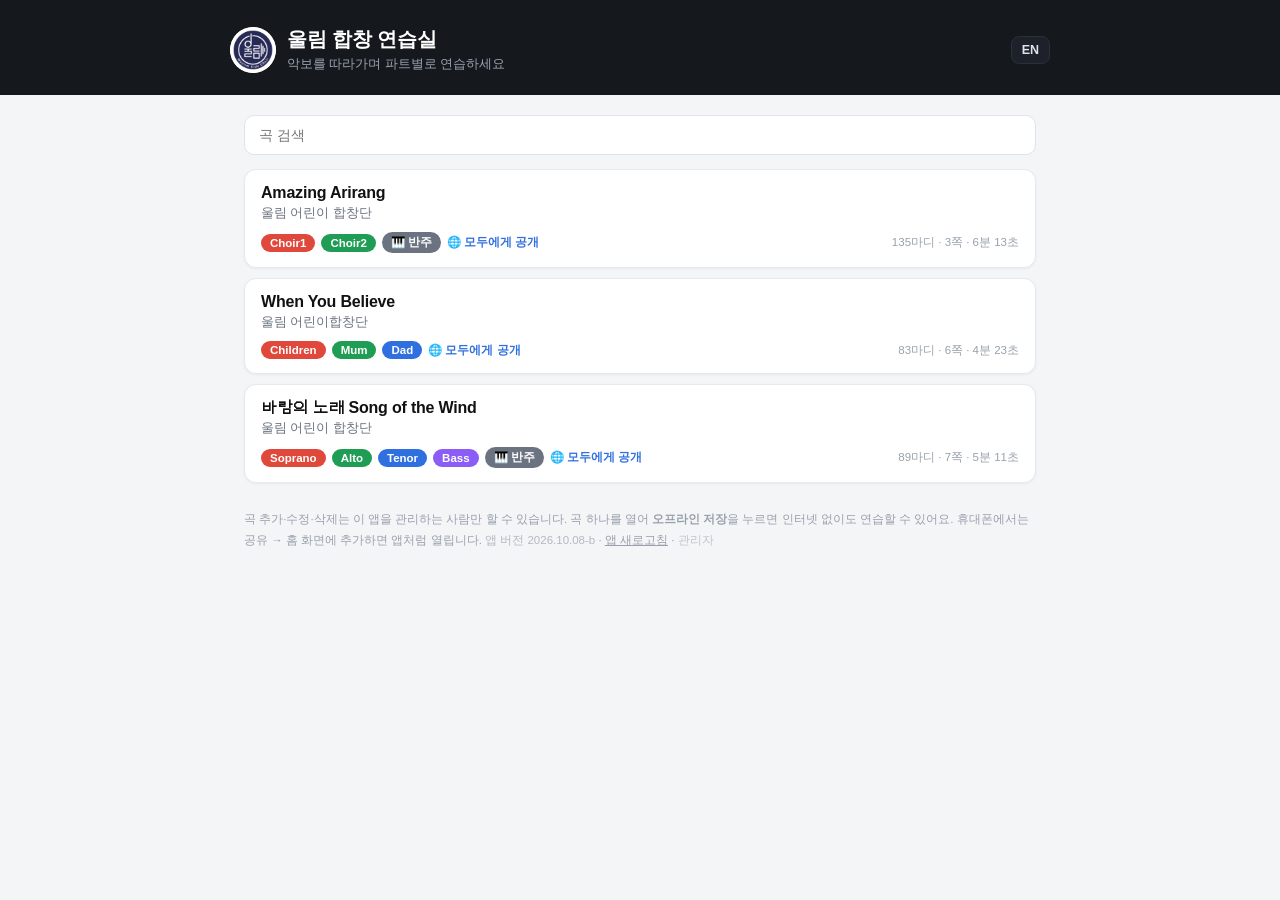
==== commit 23656a37: "Always revalidate song.json and app files instead of using the HTTP cache GitHub Pages serves files " ====
--- a/index.html
+++ b/index.html
@@ -88,7 +88,7 @@
 function paintNote(){
   document.getElementById('note').innerHTML =
     (owner ? T('note.owner') : T('note.guest')) + T('note.common') +
-    ' <span style="opacity:.7">'+T('note.version',{v:'2026.10.08-a'})+'</span> · <a href="#" id="hard" style="text-decoration:underline">'+T('note.reload')+'</a>' +
+    ' <span style="opacity:.7">'+T('note.version',{v:'2026.10.08-b'})+'</span> · <a href="#" id="hard" style="text-decoration:underline">'+T('note.reload')+'</a>' +
     (owner ? '' : ' · <a href="add.html" style="opacity:.55">'+T('note.admin')+'</a>');
   document.getElementById('hard').onclick = async e => {
     e.preventDefault();
